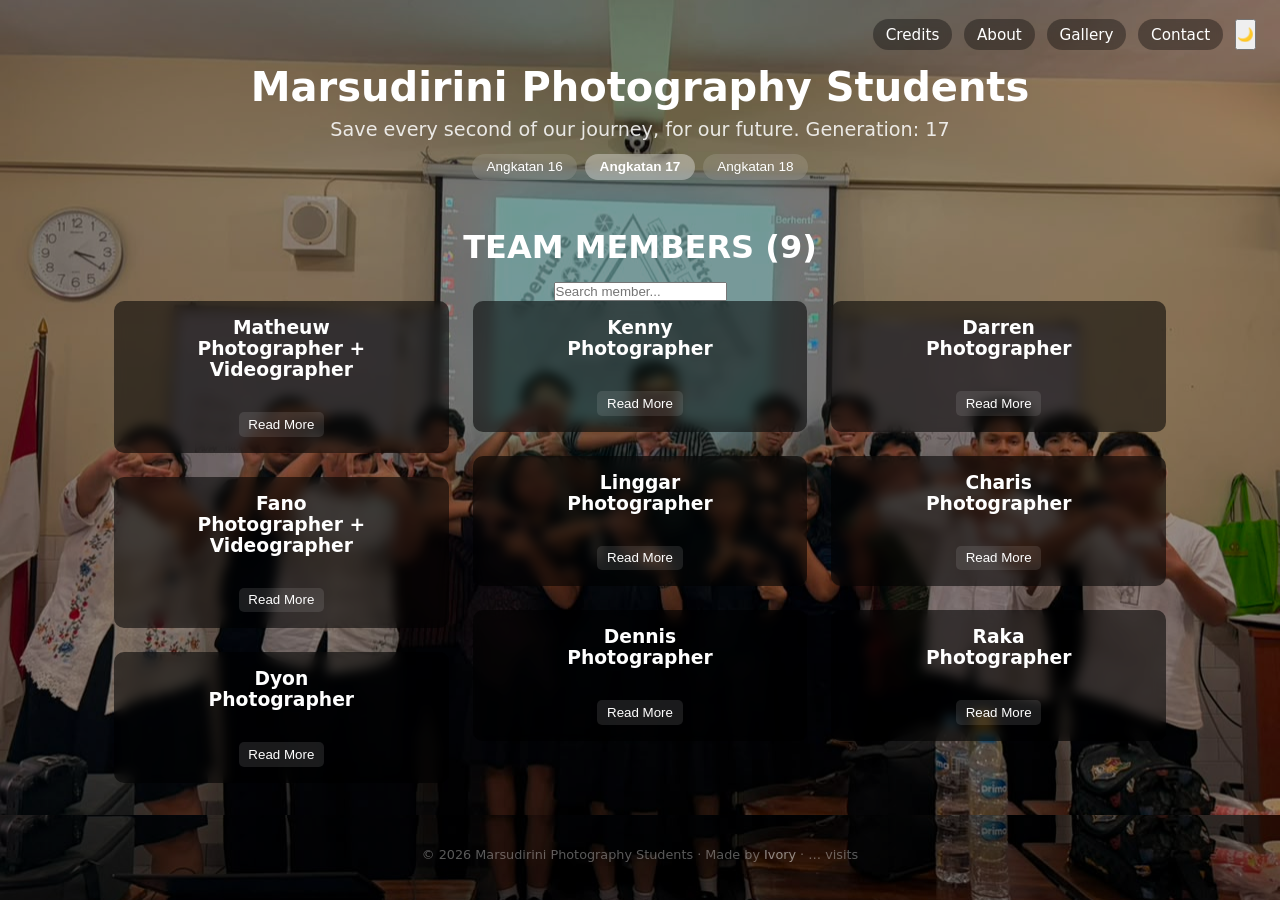
==== index.html @ f9ab462c "I forgot to save the codes" ====
<!DOCTYPE html>
<html lang="en">
<head>
  <script src="https://snapwidget.com/js/snapwidget.js" defer></script>
  <meta charset="UTF-8">
  <title>Marsudirini Photography Students</title>
  <meta name="viewport" content="width=device-width, initial-scale=1.0">
  <meta name="description" content="Portfolio website of Marsudirini Photography Students – Generation 17">

  
  <meta property="og:title" content="Marsudirini Photography Students">
  <meta property="og:description" content="Portfolio of MPS Generation 17 photographers and videographers.">
  <meta property="og:image" content="https://ivoryy06.github.io/mps/pictures/background.jpg">
  <meta property="og:url" content="https://ivoryy06.github.io/mps">
  <meta property="og:type" content="website">
  <meta name="twitter:card" content="summary_large_image">

  
  <link rel="manifest" href="manifest.json">
  <meta name="theme-color" content="#111111">
  
  <script>
    if ('serviceWorker' in navigator) {
      navigator.serviceWorker.register('/mps/sw.js')
        .catch(error => console.warn('SW registration failed:', error));
    }
  </script>

  <link rel="stylesheet" href="css/pagehome.css?v=7">

  <style>
    /* ==============================
       1. CORE RESET & BASE STYLES
       ============================== */
    * {
      margin: 0;
      padding: 0;
      box-sizing: border-box;
    }

    body {
      min-height: 100vh;
      font-family: system-ui, -apple-system, BlinkMacSystemFont, sans-serif;
      color: #fff;
      background: url("pictures/background.jpg") center/cover no-repeat fixed;
      background-color: #111;
    }

    body::before {
      content: "";
      position: fixed;
      inset: 0;
      background: rgba(0,0,0,0.55);
      z-index: 0;
      pointer-events: none;
    }

    a {
      color: inherit;
      text-decoration: none;
    }

    /* ==============================
       2. HERO SECTION
       ============================== */
    .hero {
      /* Default Desktop Height */
      min-height: 70vh; 
      position: relative;
      /* Ensure you have a valid image here or a fallback color */
      background: url("pictures/background.jpg") center/cover no-repeat;
      background-color: #222; /* Fallback if image missing */
      display: flex;
      flex-direction: column;
      align-items: center;
      padding: 2rem 1.5rem;
      text-align: center;
    }

    .hero::before {
      content: "";
      position: absolute;
      inset: 0;
      background: rgba(0,0,0,0.4);
      z-index: 1;
    }

    /* Header Styling */
    .hero header {
      position: relative;
      z-index: 2;
      margin-bottom: 1rem;
      /* Added margin top to ensure it doesn't hit the top edge on mobile */
      margin-top: 2rem; 
    }

    .hero h1 {
      font-size: 2.5rem;
      margin-bottom: 0.5rem;
      animation: fadeSlideDown 0.8s ease both;
    }

    .hero p {
      font-size: 1.2rem;
      color: rgba(255,255,255,0.85);
      animation: fadeSlideDown 0.8s ease 0.2s both;
    }

    .gen-filter {
      animation: fadeSlideDown 0.8s ease 0.4s both;
    }

    @keyframes fadeSlideDown {
      from { opacity: 0; transform: translateY(-16px); }
      to   { opacity: 1; transform: translateY(0); }
    }

    /* ==============================
       3. NAVIGATION (Desktop & Mobile)
       ============================== */
    
    /* Desktop Nav Links */
    .hero-links {
      position: absolute;
      top: 1.2rem;
      right: 1.5rem;
      display: flex;
      gap: 0.75rem;
      z-index: 3;
    }

    .hero-links a {
      padding: 0.4rem 0.8rem;
      font-size: 0.95rem;
      font-weight: 500;
      color: white;
      text-decoration: none;
      border-radius: 999px;
      background: rgba(0,0,0,0.35);
      backdrop-filter: blur(4px);
      transition: background 0.2s ease;
    }

    .hero-links a:hover {
      background: rgba(0,0,0,0.55);
      opacity: 0.8;
    }

    /* Mobile Nav Links */
    .mobile-nav {
      display: flex;
      flex-wrap: wrap;
      justify-content: center;
      gap: 0.5rem;
      margin-top: 0.75rem;
    }

    .mobile-nav a {
      padding: 0.4rem 0.8rem;
      font-size: 0.95rem;
      font-weight: 500;
      color: white;
      text-decoration: none;
      border-radius: 999px;
      background: rgba(0,0,0,0.35);
      backdrop-filter: blur(4px);
    }

    /* UI Toggles */
    .desktop-ui { display: block; }
    .mobile-ui { display: none; }

    /* ==============================
       4. TEAM MEMBERS LAYOUT
       ============================== */
    .team {
      position: relative;
      z-index: 2;
      display: flex;
      flex-direction: column;
      align-items: center;
      margin-top: 2rem;
      width: 100%;
    }

    .team h2 {
      font-size: 2rem;
      margin-bottom: 1rem;
    }

    .team ul {
      list-style: none;
      columns: 3;
      column-gap: 1.5rem;
      width: 100%;
      max-width: 1100px;
      padding: 0 1.5rem;
    }

    .team li {
      background: rgba(0,0,0,0.55);
      color: white;
      padding: 1rem;
      border-radius: 10px;
      break-inside: avoid;
      margin-bottom: 1.5rem;
      backdrop-filter: blur(6px);
      display: flex;
      flex-direction: column;
      align-items: center;
      text-align: center;
      transition: transform 0.3s ease, box-shadow 0.3s ease;
      cursor: pointer;
    }

    .team li img {
      width: 100%;
      border-radius: 6px;
      margin-top: 0.5rem;
    }

    .team li:hover {
      transform: translateY(-8px); 
      box-shadow: 0 15px 30px rgba(0, 0, 0, 0.3);
    }

    /* ==============================
       5. WIDGETS & CAROUSEL
       ============================== */
    .insta-single {
      width: 100%;
      margin-top: 0.5rem;
      border-radius: 6px;
      overflow: hidden;
      line-height: 0;
    }
    .insta-single iframe {
      width: 100% !important;
      min-height: 320px;
      border: 0;
      display: block;
    }

    .insta-carousel {
      display: flex;
      gap: 0.5rem;
      overflow-x: auto;
      padding: 0.5rem 0;
      scroll-snap-type: x mandatory;
      width: 100%; /* Ensure it fits container */
    }

    .insta-carousel img {
      width: 100px; /* Adjusted for card size */
      height: 100px;
      object-fit: cover;
      border-radius: 8px;
      flex: 0 0 auto;
      scroll-snap-align: start;
      cursor: pointer;
      transition: transform 0.3s ease;
    }

    .insta-carousel img:hover {
      transform: scale(1.05);
    }

    /* ==============================
       6. UTILITIES (Bio, Lazy, Lightbox)
       ============================== */
    .gen-filter {
      display: flex;
      gap: 0.5rem;
      justify-content: center;
      margin-top: 0.8rem;
      flex-wrap: wrap;
    }

    .gen-btn {
      padding: 0.35rem 0.9rem;
      border-radius: 999px;
      border: none;
      background: rgba(255,255,255,0.12);
      color: #fff;
      font-size: 0.85rem;
      cursor: pointer;
      backdrop-filter: blur(4px);
      transition: background 0.2s;
    }

    .gen-btn:hover { background: rgba(255,255,255,0.22); }
    .gen-btn.active { background: rgba(255,255,255,0.35); font-weight: 600; }

    .skeleton-card {
      background: rgba(255,255,255,0.05) !important;
      pointer-events: none;
    }
    .skel {
      background: linear-gradient(90deg, rgba(255,255,255,0.07) 25%, rgba(255,255,255,0.13) 50%, rgba(255,255,255,0.07) 75%);
      background-size: 200% 100%;
      animation: shimmer 1.4s infinite;
      border-radius: 6px;
    }
    .skel-title { height: 1.2rem; width: 60%; margin: 0 auto 0.8rem; }
    .skel-img   { height: 160px; width: 100%; }
    @keyframes shimmer { to { background-position: -200% 0; } }

    .bio {
      display: none;
      margin-top: 0.75rem;
      font-size: 0.9rem;
      color: #ddd;
    }

    .bio-socials {
      display: flex;
      gap: 0.5rem;
      justify-content: center;
      margin-top: 0.6rem;
      flex-wrap: wrap;
    }

    .bio-socials a {
      padding: 0.3rem 0.8rem;
      border-radius: 999px;
      background: rgba(255,255,255,0.12);
      color: #fff;
      font-size: 0.8rem;
      text-decoration: none;
      transition: background 0.2s;
    }

    .bio-socials a:hover { background: rgba(255,255,255,0.25); }

    .toggle-bio {
      margin-top: 0.5rem;
      background: rgba(255,255,255,0.1);
      color: white;
      border: none;
      border-radius: 5px;
      padding: 0.3rem 0.6rem;
      cursor: pointer;
    }

    .lazy {
      opacity: 0;
      transition: opacity 0.6s ease;
    }
    .lazy.loaded {
      opacity: 1;
    }

    .lightbox {
      display: none;
      position: fixed;
      inset: 0;
      background: rgba(0,0,0,0.9);
      justify-content: center;
      align-items: center;
      z-index: 999;
    }

    .lightbox img {
      max-width: 90%;
      max-height: 90%;
      border-radius: 8px;
    }

    /* ==============================
       7. RESPONSIVE / MEDIA QUERIES
       ============================== */
    
    @media (max-width: 768px) {
      .team ul { columns: 2; }
    }

    @media (max-width: 480px) {
      /* === CRITICAL FIX FOR GAP === */
      .hero {
        min-height: auto; /* Remove fixed height */
        padding-bottom: 3rem;
      }

      .desktop-ui { display: none; }
      .mobile-ui { display: block; }
      
      .team ul { columns: 1; }
      
      .hero h1 {
        font-size: 1.8rem; /* Smaller font for mobile */
      }
    }
  </style>
</head>

<body>

<section class="hero">

  <header>
    <h1>Marsudirini Photography Students</h1>
    <p>Save every second of our journey, for our future. Generation: <span id="active-gen">17</span></p>
    <div class="gen-filter" id="gen-filter">
      <button class="gen-btn" data-gen="16">Angkatan 16</button>
      <button class="gen-btn active" data-gen="17">Angkatan 17</button>
      <button class="gen-btn" data-gen="18">Angkatan 18</button>
    </div>
  </header>

  <div class="desktop-ui">
    <nav class="hero-links">
      <a href="credits.html">Credits</a>
      <a href="about.html">About</a>
      <a href="gallery.html">Gallery</a>
      <a href="contact.html">Contact</a>
      <button id="theme-toggle" title="Toggle theme">🌙</button>
    </nav>
  </div>

  <div class="mobile-ui">
    <nav class="mobile-nav">
      <a href="credits.html">Credits</a>
      <a href="about.html">About</a>
      <a href="gallery.html">Gallery</a>
      <a href="contact.html">Contact</a>
    </nav>
  </div>

  <div class="team">
    <h2>TEAM MEMBERS <span id="member-count" class="member-count"></span></h2>
    <input type="text" id="search" placeholder="Search member..." class="search-box" oninput="filterMembers()">

    <ul id="member-list">
      
    </ul>
  </div>

</section>

<div class="lightbox" id="lightbox">
  <img id="lightbox-img" alt="Zoomed Image">
</div>

<script>
document.addEventListener("DOMContentLoaded", () => {

  /* Skeleton placeholders */
  const ul = document.getElementById("member-list");
  ul.innerHTML = Array(6).fill(`<li class="skeleton-card"><div class="skel skel-title"></div><div class="skel skel-img"></div></li>`).join("");

  /* Load members from JSON */
  fetch("members.json")
    .then(r => r.json())
    .then(members => {
      ul.innerHTML = members.map(m => `
        <li data-link="${m.page}" data-gen="${m.gen || 17}">
          <h3>${m.name}<br>${m.role}</h3>
          ${m.widget ? `<div class="insta-single"><iframe src="https://snapwidget.com/embed/${m.widget}" class="snapwidget-widget" allowtransparency="true" frameborder="0" scrolling="no" style="border:none;overflow:hidden;width:100%;" title="Posts from Instagram"></iframe></div>` : `<img class="lazy" src="${m.photo || 'placeholder.jpg'}" data-src="${m.photo || 'placeholder.jpg'}">`}
          <div class="bio">
            <p>(BIO goes here)</p>
            <div class="bio-socials">
              ${m.instagram ? `<a href="${m.instagram}" target="_blank" onclick="event.stopPropagation()">📷 Instagram</a>` : ""}
            </div>
          </div>
          <button class="toggle-bio">Read More</button>
        </li>`).join("");

      document.getElementById("member-count").textContent = `(${members.length})`;
      initCards();
      filterMembers();
    });

  function initCards() {
    /* Lazy loading */
    const lazyObs = new IntersectionObserver(entries => {
      entries.forEach(entry => {
        if (entry.isIntersecting) {
          const img = entry.target;
          if (img.dataset.src) {
            img.src = img.dataset.src;
            img.onload = () => img.classList.add("loaded");
            lazyObs.unobserve(img);
          }
        }
      });
    });
    document.querySelectorAll(".lazy").forEach(img => lazyObs.observe(img));

    /* Scroll animation */
    const scrollObs = new IntersectionObserver(entries => {
      entries.forEach(e => { if (e.isIntersecting) { e.target.classList.add("visible"); scrollObs.unobserve(e.target); } });
    }, { threshold: 0.1 });
    document.querySelectorAll(".team li").forEach((card, i) => {
      card.style.transitionDelay = `${i * 0.07}s`;
      scrollObs.observe(card);
    });

    /* Toggle bio */
    document.querySelectorAll(".toggle-bio").forEach(btn => {
      btn.addEventListener("click", e => {
        e.stopPropagation();
        const bio = btn.closest("li").querySelector(".bio");
        const open = bio.style.display === "block";
        bio.style.display = open ? "none" : "block";
        btn.textContent = open ? "Read More" : "Read Less";
      });
    });

    /* Card navigation */
    document.querySelectorAll(".team li").forEach(card => {
      card.addEventListener("click", e => {
        if (e.target.closest("button") || e.target.tagName === "IMG" || e.target.tagName === "IFRAME") return;
        if (card.dataset.link) window.location.href = card.dataset.link;
      });
    });

    /* Lightbox */
    const lightbox = document.getElementById("lightbox");
    const lightboxImg = document.getElementById("lightbox-img");
    document.querySelectorAll(".insta-carousel img").forEach(img => {
      img.addEventListener("click", e => {
        e.stopPropagation();
        lightboxImg.src = img.src;
        lightbox.style.display = "flex";
      });
    });
    lightbox.addEventListener("click", () => { lightbox.style.display = "none"; lightboxImg.src = ""; });
  }

  /* Hamburger */
  const hamburger = document.getElementById("hamburger");
  const mobileMenu = document.getElementById("mobile-menu");
  if (hamburger && mobileMenu) {
    hamburger.addEventListener("click", () => {
      mobileMenu.style.display = mobileMenu.style.display === "flex" ? "none" : "flex";
    });
    mobileMenu.querySelectorAll('a').forEach(link => {
      link.addEventListener('click', () => { mobileMenu.style.display = 'none'; });
    });
  }

  /* Theme toggle */
  document.getElementById("theme-toggle").addEventListener("click", () => {
    document.body.classList.toggle("light");
    document.getElementById("theme-toggle").textContent = document.body.classList.contains("light") ? "☀️" : "🌙";
  });

});
</script>

<footer style="text-align:center;padding:2rem;color:rgba(255,255,255,0.35);font-size:0.8rem;position:relative;z-index:2;">
  © 2026 Marsudirini Photography Students · Made by <a href="https://github.com/Ivoryy06" target="_blank" style="color:rgba(255,255,255,0.5);text-decoration:none;">Ivory</a>
  · <span id="visitor-count">…</span> visits
</footer>

<script>
let activeGen = 17;

function filterMembers() {
  const q = document.getElementById("search").value.toLowerCase();
  let visible = 0;
  document.querySelectorAll(".team li[data-gen]").forEach(card => {
    const matchGen = parseInt(card.dataset.gen) === activeGen;
    const matchSearch = card.querySelector("h3").textContent.toLowerCase().includes(q);
    card.style.display = (matchGen && matchSearch) ? "" : "none";
    if (matchGen && matchSearch) visible++;
  });
  document.getElementById("member-count").textContent = `(${visible})`;
}

document.querySelectorAll(".gen-btn").forEach(btn => {
  btn.addEventListener("click", () => {
    document.querySelectorAll(".gen-btn").forEach(b => b.classList.remove("active"));
    btn.classList.add("active");
    activeGen = parseInt(btn.dataset.gen);
    document.getElementById("active-gen").textContent = activeGen;
    filterMembers();
  });
});
</script>

<script>
  /* Active nav highlight */
  const path = location.pathname.split("/").pop() || "index.html";
  document.querySelectorAll(".hero-links a, .mobile-menu a").forEach(a => {
    if (a.getAttribute("href") === path) a.style.background = "rgba(255,255,255,0.3)";
  });

  /* Page transition fade-out */
  document.querySelectorAll("a[href]").forEach(a => {
    const href = a.getAttribute("href");
    if (!href.startsWith("http") && !href.startsWith("#") && !href.startsWith("mailto")) {
      a.addEventListener("click", e => {
        e.preventDefault();
        document.body.style.animation = "pageFadeOut 0.25s ease forwards";
        setTimeout(() => location.href = href, 250);
      });
    }
  });
</script>

<style>
  @keyframes pageFadeOut {
    to { opacity: 0; transform: translateY(-8px); }
  }
</style>

</body>
</html>
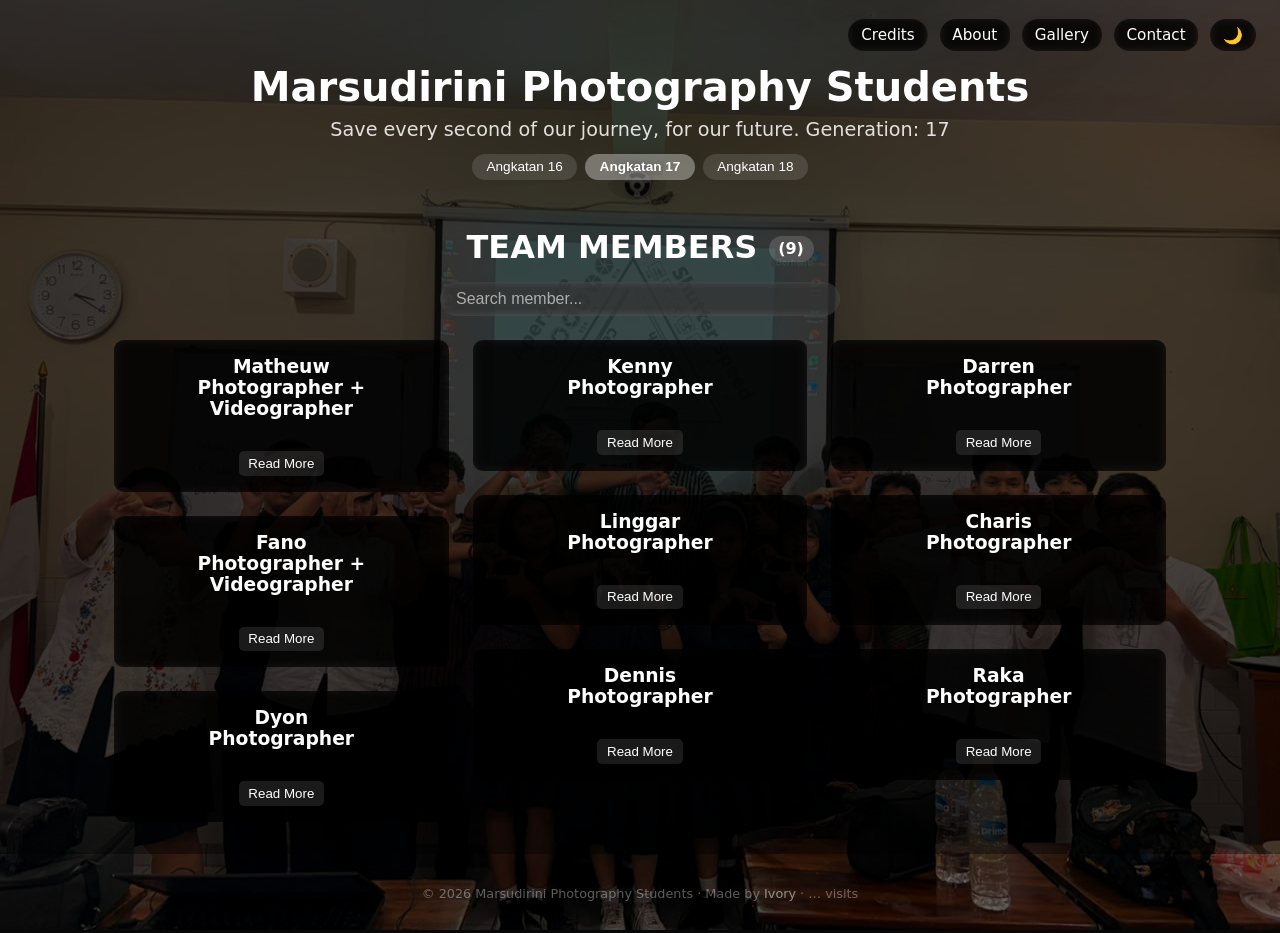
==== commit 587d50ff: "Why the fuck is the damn code not working" ====
--- a/index.html
+++ b/index.html
@@ -42,8 +42,6 @@
       min-height: 100vh;
       font-family: system-ui, -apple-system, BlinkMacSystemFont, sans-serif;
       color: #fff;
-      background: url("pictures/background.jpg") center/cover no-repeat fixed;
-      background-color: #111;
     }
 
     body::before {
@@ -67,9 +65,7 @@
       /* Default Desktop Height */
       min-height: 70vh; 
       position: relative;
-      /* Ensure you have a valid image here or a fallback color */
-      background: url("pictures/background.jpg") center/cover no-repeat;
-      background-color: #222; /* Fallback if image missing */
+      background: transparent;
       display: flex;
       flex-direction: column;
       align-items: center;
--- a/css/pagehome.css
+++ b/css/pagehome.css
@@ -0,0 +1,384 @@
+
+* {
+  margin: 0;
+  padding: 0;
+  box-sizing: border-box;
+}
+
+body {
+  min-height: 100vh;
+  font-family: system-ui, -apple-system, BlinkMacSystemFont, sans-serif;
+  color: #fff;
+  background: url("../pictures/background.jpg") center/cover no-repeat fixed;
+  background-color: #111;
+  color-scheme: only light;
+}
+
+body::before {
+  content: "";
+  position: fixed;
+  inset: 0;
+  background: rgba(0,0,0,0.55);
+  z-index: 0;
+  pointer-events: none;
+}
+
+
+img {
+  will-change: auto;
+}
+
+.lazy {
+  opacity: 0;
+  transition: opacity 0.3s ease;
+}
+
+.lazy.loaded {
+  opacity: 1;
+}
+
+.lazy.error {
+  opacity: 0.5;
+  background: #333;
+}
+
+
+.hero {
+  min-height: auto;
+  position: relative;
+  background: transparent;
+  display: flex;
+  flex-direction: column;
+  align-items: center;
+  padding: 5rem 1.5rem 2rem 1.5rem;
+  text-align: center;
+}
+
+.hero::before {
+  content: "";
+  position: absolute;
+  inset: 0;
+  background: rgba(0,0,0,0.4);
+  z-index: 1;
+}
+
+.hero header {
+  position: relative;
+  z-index: 2;
+  margin-bottom: 2rem;
+}
+
+.hero h1 {
+  font-size: 2.5rem;
+  margin-bottom: 0.5rem;
+}
+
+.hero p {
+  font-size: 1.2rem;
+  color: rgba(255,255,255,0.85);
+}
+
+
+.hero-links {
+  position: absolute;
+  top: 1.2rem;
+  right: 1.5rem;
+  display: flex;
+  gap: 0.75rem;
+  z-index: 3;
+}
+
+.hero-links a {
+  padding: 0.4rem 0.8rem;
+  font-size: 0.95rem;
+  font-weight: 500;
+  color: white;
+  text-decoration: none;
+  border-radius: 999px;
+  background: rgba(0,0,0,0.35);
+  backdrop-filter: blur(4px);
+  white-space: nowrap;
+  transition: background 0.2s ease;
+}
+
+.hero-links a:hover {
+  background: rgba(0,0,0,0.55);
+  opacity: 0.8;
+}
+
+
+.team {
+  position: relative;
+  z-index: 2;
+  display: flex;
+  flex-direction: column;
+  align-items: center;
+  width: 100%;
+}
+
+.team h2 {
+  font-size: 2rem;
+  margin-bottom: 1.5rem;
+}
+
+.team ul {
+  list-style: none;
+  columns: 3;
+  column-gap: 1.5rem;
+  width: 100%;
+  max-width: 1100px;
+  padding: 0;
+}
+
+.team li {
+  background: rgba(0,0,0,0.55);
+  color: white;
+  padding: 1.5rem;
+  border-radius: 12px;
+  backdrop-filter: blur(6px);
+  display: block;
+  text-align: center;
+  transition: transform 0.3s ease, box-shadow 0.3s ease;
+  break-inside: avoid;
+  margin-bottom: 1.5rem;
+}
+
+.team li:hover {
+  transform: translateY(-8px) scale(1.02);
+  box-shadow: 0 15px 30px rgba(0, 0, 0, 0.3);
+}
+
+.team li img {
+  width: 100%;
+  border-radius: 6px;
+  margin-top: 0.5rem;
+  display: block;
+}
+
+
+.insta-single {
+  width: 100%;
+  margin-top: 0.5rem;
+  border-radius: 6px;
+  overflow: hidden;
+  height: 360px;        
+}
+
+.insta-single iframe {
+  width: 100% !important;
+  height: 100% !important;
+  border: 0;
+  display: block;
+}
+
+
+.insta-carousel {
+  display: flex;
+  gap: 0.5rem;
+  overflow-x: auto;
+  padding: 0.5rem 0;
+  scroll-snap-type: x mandatory;
+  width: 100%;
+}
+
+.insta-carousel img {
+  width: 100%;
+  height: auto;
+  aspect-ratio: 1/1;
+  object-fit: cover;
+  border-radius: 8px;
+  flex: 0 0 auto;
+  scroll-snap-align: start;
+  cursor: pointer;
+  transition: transform 0.3s ease;
+}
+
+
+.bio {
+  display: none;
+  margin-top: 0.75rem;
+  font-size: 0.9rem;
+  color: #ddd;
+}
+
+.toggle-bio {
+  margin-top: 0.5rem;
+  background: rgba(255,255,255,0.1);
+  color: white;
+  border: none;
+  border-radius: 5px;
+  padding: 0.4rem 0.8rem;
+  cursor: pointer;
+}
+
+.lightbox {
+  display: none;
+  position: fixed;
+  inset: 0;
+  background: rgba(0,0,0,0.9);
+  justify-content: center;
+  align-items: center;
+  z-index: 999;
+}
+
+.lightbox img {
+  max-width: 90%;
+  max-height: 90%;
+  border-radius: 8px;
+}
+
+
+.desktop-ui { display: block; }
+.mobile-ui { display: none; }
+
+
+@media (max-width: 768px) {
+  .team ul { columns: 2; column-gap: 1rem; }
+  .hero h1 { font-size: 2rem; }
+}
+
+
+@media (max-width: 480px) {
+  .desktop-ui { display: none; }
+  .mobile-ui { display: block; }
+
+  .hero {
+    padding: 4rem 1rem 2rem;
+  }
+
+  .hero h1 { font-size: 1.5rem; }
+  .hero p { font-size: 1rem; }
+
+  .team h2 { font-size: 1.4rem; }
+
+  .team ul {
+    columns: 1;
+    padding: 0 0.5rem;
+  }
+
+  .team li {
+    padding: 1rem;
+  }
+
+  .search-box {
+    font-size: 0.95rem;
+    padding: 0.5rem 0.9rem;
+  }
+
+  .hamburger {
+    font-size: 2rem;
+    cursor: pointer;
+    color: white;
+    position: absolute;
+    top: 1rem;
+    right: 1.5rem;
+    z-index: 1000;
+  }
+
+  .mobile-menu {
+    display: none;
+    position: fixed;
+    inset: 0;
+    background: rgba(0,0,0,0.95);
+    flex-direction: column;
+    justify-content: center;
+    align-items: center;
+    gap: 1.5rem;
+    z-index: 999;
+  }
+
+  .mobile-menu a {
+    font-size: 2rem;
+    color: white;
+    text-decoration: none;
+  }
+}
+
+
+body.light {
+  background-color: #f0f0f0;
+  color: #111;
+}
+body.light .team li {
+  background: rgba(255,255,255,0.75);
+  color: #111;
+}
+body.light .toggle-bio {
+  background: rgba(0,0,0,0.1);
+  color: #111;
+}
+body.light .bio { color: #333; }
+
+#theme-toggle {
+  background: rgba(0,0,0,0.35);
+  border: none;
+  border-radius: 999px;
+  padding: 0.4rem 0.8rem;
+  font-size: 1rem;
+  cursor: pointer;
+  backdrop-filter: blur(4px);
+}
+
+
+.search-box {
+  margin-bottom: 1.5rem;
+  padding: 0.5rem 1rem;
+  border-radius: 999px;
+  border: none;
+  font-size: 1rem;
+  width: 100%;
+  max-width: 400px;
+  background: rgba(255,255,255,0.15);
+  color: white;
+  backdrop-filter: blur(4px);
+  outline: none;
+}
+.search-box::placeholder { color: rgba(255,255,255,0.6); }
+body.light .search-box {
+  background: rgba(0,0,0,0.1);
+  color: #111;
+}
+body.light .search-box::placeholder { color: rgba(0,0,0,0.4); }
+
+
+.member-count {
+  font-size: 1rem;
+  background: rgba(255,255,255,0.15);
+  padding: 0.2rem 0.6rem;
+  border-radius: 999px;
+  vertical-align: middle;
+}
+
+
+.team li {
+  opacity: 0;
+  transform: translateY(30px);
+  transition: opacity 0.5s ease, transform 0.5s ease, box-shadow 0.3s ease;
+}
+.team li.visible {
+  opacity: 1;
+  transform: translateY(0);
+}
+.team li:hover {
+  transform: translateY(-8px) scale(1.02) !important;
+  box-shadow: 0 15px 30px rgba(0,0,0,0.3);
+}
+
+
+.lazy {
+  opacity: 0;
+  transition: opacity 0.6s ease;
+}
+
+.lazy.loaded {
+  opacity: 1;
+}
+
+
+
+body { animation: pageFadeIn 0.35s ease both; }
+@keyframes pageFadeIn {
+  from { opacity: 0; transform: translateY(8px); }
+  to   { opacity: 1; transform: translateY(0); }
+}
+a[data-transition] { pointer-events: auto; }
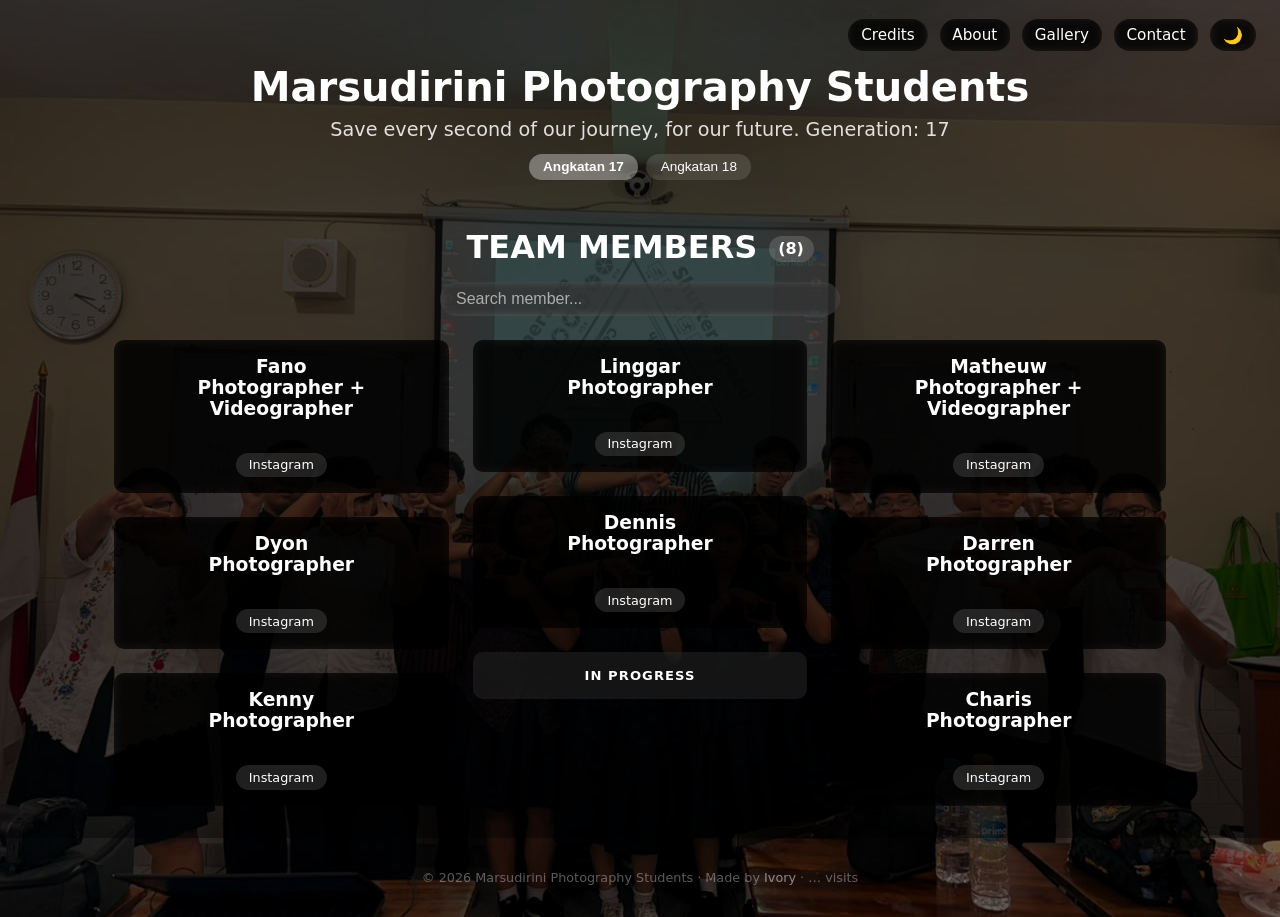
==== commit 0f748135: "It should be fixed now" ====
--- a/index.html
+++ b/index.html
@@ -10,7 +10,7 @@
   
   <meta property="og:title" content="Marsudirini Photography Students">
   <meta property="og:description" content="Portfolio of MPS Generation 17 photographers and videographers.">
-  <meta property="og:image" content="https://ivoryy06.github.io/mps/pictures/background.jpg">
+  <meta property="og:image" content="https://ivoryy06.github.io/mps/pictures/background.jpg?v=2">
   <meta property="og:url" content="https://ivoryy06.github.io/mps">
   <meta property="og:type" content="website">
   <meta name="twitter:card" content="summary_large_image">
@@ -26,7 +26,7 @@
     }
   </script>
 
-  <link rel="stylesheet" href="css/pagehome.css?v=7">
+  <link rel="stylesheet" href="css/pagehome.css?v=8">
 
   <style>
     /* ==============================
@@ -301,14 +301,7 @@
     .skel-img   { height: 160px; width: 100%; }
     @keyframes shimmer { to { background-position: -200% 0; } }
 
-    .bio {
-      display: none;
-      margin-top: 0.75rem;
-      font-size: 0.9rem;
-      color: #ddd;
-    }
-
-    .bio-socials {
+    .member-socials {
       display: flex;
       gap: 0.5rem;
       justify-content: center;
@@ -316,7 +309,7 @@
       flex-wrap: wrap;
     }
 
-    .bio-socials a {
+    .member-socials a {
       padding: 0.3rem 0.8rem;
       border-radius: 999px;
       background: rgba(255,255,255,0.12);
@@ -326,16 +319,16 @@
       transition: background 0.2s;
     }
 
-    .bio-socials a:hover { background: rgba(255,255,255,0.25); }
-
-    .toggle-bio {
-      margin-top: 0.5rem;
-      background: rgba(255,255,255,0.1);
-      color: white;
-      border: none;
-      border-radius: 5px;
-      padding: 0.3rem 0.6rem;
-      cursor: pointer;
+    .member-socials a:hover { background: rgba(255,255,255,0.25); }
+
+    .team li.section-divider {
+      background: rgba(255,255,255,0.08);
+      text-transform: uppercase;
+      letter-spacing: 0.08em;
+      font-size: 0.82rem;
+      font-weight: 700;
+      cursor: default;
+      pointer-events: none;
     }
 
     .lazy {
@@ -397,7 +390,6 @@
     <h1>Marsudirini Photography Students</h1>
     <p>Save every second of our journey, for our future. Generation: <span id="active-gen">17</span></p>
     <div class="gen-filter" id="gen-filter">
-      <button class="gen-btn" data-gen="16">Angkatan 16</button>
       <button class="gen-btn active" data-gen="17">Angkatan 17</button>
       <button class="gen-btn" data-gen="18">Angkatan 18</button>
     </div>
@@ -448,18 +440,22 @@
   fetch("members.json")
     .then(r => r.json())
     .then(members => {
-      ul.innerHTML = members.map(m => `
-        <li data-link="${m.page}" data-gen="${m.gen || 17}">
+      const inProgressNames = new Set(["Matheuw", "Darren", "Charis"]);
+      const renderMemberCard = (m) => `
+        <li data-link="${m.page}" data-gen="${m.gen || 17}" data-in-progress="${inProgressNames.has(m.name) ? "1" : "0"}">
           <h3>${m.name}<br>${m.role}</h3>
           ${m.widget ? `<div class="insta-single"><iframe src="https://snapwidget.com/embed/${m.widget}" class="snapwidget-widget" allowtransparency="true" frameborder="0" scrolling="no" style="border:none;overflow:hidden;width:100%;" title="Posts from Instagram"></iframe></div>` : `<img class="lazy" src="${m.photo || 'placeholder.jpg'}" data-src="${m.photo || 'placeholder.jpg'}">`}
-          <div class="bio">
-            <p>(BIO goes here)</p>
-            <div class="bio-socials">
-              ${m.instagram ? `<a href="${m.instagram}" target="_blank" onclick="event.stopPropagation()">📷 Instagram</a>` : ""}
-            </div>
-          </div>
-          <button class="toggle-bio">Read More</button>
-        </li>`).join("");
+          ${m.instagram && m.instagram !== "#" ? `<div class="member-socials"><a href="${m.instagram}" target="_blank" rel="noopener noreferrer" onclick="event.stopPropagation()">Instagram</a></div>` : ""}
+        </li>`;
+
+      const mainMembers = members.filter(m => !inProgressNames.has(m.name));
+      const inProgressMembers = members.filter(m => inProgressNames.has(m.name));
+
+      ul.innerHTML = `
+        ${mainMembers.map(renderMemberCard).join("")}
+        <li class="section-divider" id="in-progress-divider">In Progress</li>
+        ${inProgressMembers.map(renderMemberCard).join("")}
+      `;
 
       document.getElementById("member-count").textContent = `(${members.length})`;
       initCards();
@@ -491,17 +487,6 @@
       scrollObs.observe(card);
     });
 
-    /* Toggle bio */
-    document.querySelectorAll(".toggle-bio").forEach(btn => {
-      btn.addEventListener("click", e => {
-        e.stopPropagation();
-        const bio = btn.closest("li").querySelector(".bio");
-        const open = bio.style.display === "block";
-        bio.style.display = open ? "none" : "block";
-        btn.textContent = open ? "Read More" : "Read Less";
-      });
-    });
-
     /* Card navigation */
     document.querySelectorAll(".team li").forEach(card => {
       card.addEventListener("click", e => {
@@ -555,12 +540,22 @@
 function filterMembers() {
   const q = document.getElementById("search").value.toLowerCase();
   let visible = 0;
+  let visibleInProgress = 0;
   document.querySelectorAll(".team li[data-gen]").forEach(card => {
     const matchGen = parseInt(card.dataset.gen) === activeGen;
     const matchSearch = card.querySelector("h3").textContent.toLowerCase().includes(q);
     card.style.display = (matchGen && matchSearch) ? "" : "none";
-    if (matchGen && matchSearch) visible++;
+    if (matchGen && matchSearch) {
+      visible++;
+      if (card.dataset.inProgress === "1") {
+        visibleInProgress++;
+      }
+    }
   });
+  const inProgressDivider = document.getElementById("in-progress-divider");
+  if (inProgressDivider) {
+    inProgressDivider.style.display = visibleInProgress > 0 ? "" : "none";
+  }
   document.getElementById("member-count").textContent = `(${visible})`;
 }
 
@@ -602,4 +597,4 @@
 </style>
 
 </body>
-</html>+</html>
--- a/css/pagehome.css
+++ b/css/pagehome.css
@@ -9,8 +9,7 @@
   min-height: 100vh;
   font-family: system-ui, -apple-system, BlinkMacSystemFont, sans-serif;
   color: #fff;
-  background: url("../pictures/background.jpg") center/cover no-repeat fixed;
-  background-color: #111;
+  background: url("../pictures/background.jpg?v=2") center/cover no-repeat fixed #111;
   color-scheme: only light;
 }
 
@@ -382,3 +381,4 @@
   to   { opacity: 1; transform: translateY(0); }
 }
 a[data-transition] { pointer-events: auto; }
+
